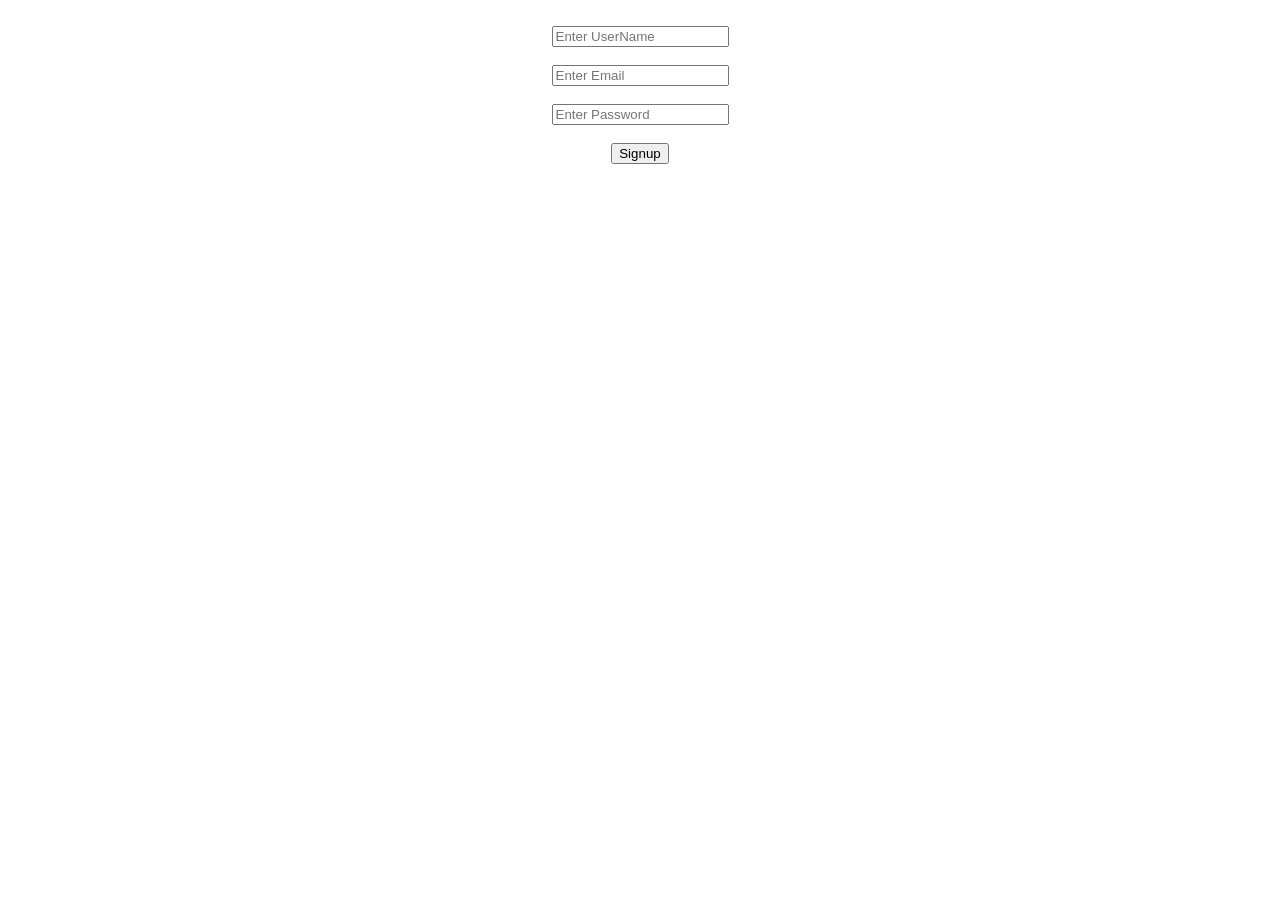
==== index.html @ cc49a1b0 "Add files via upload" ====
<!DOCTYPE html>
<html lang="en">

<head>
    <meta charset="UTF-8">
    <meta name="viewport" content="width=device-width, initial-scale=1.0">
    <title>Document</title>
    <style>
        .error{
            font-size: 12px;
            color: red;

        }
    </style>
</head>

<body>

    <center>

    
    <b id="errorname"></b>
     <br>

    <input type="text" placeholder="Enter UserName" id="name">
     <br>
   
    <br>
    
    <input type="text" placeholder="Enter Email" id="email">
    <br>
    
    <b id="erroremail"></b>
    <br>
    
    <input type="text" placeholder="Enter Password" id="password">
    <br>
    
    <b id="errorpassword"></b>
    <br>
    
    <input type="button" value="Signup" id="signBtn">
</center>
    <script src="app.js"></script>


</body>

</html>
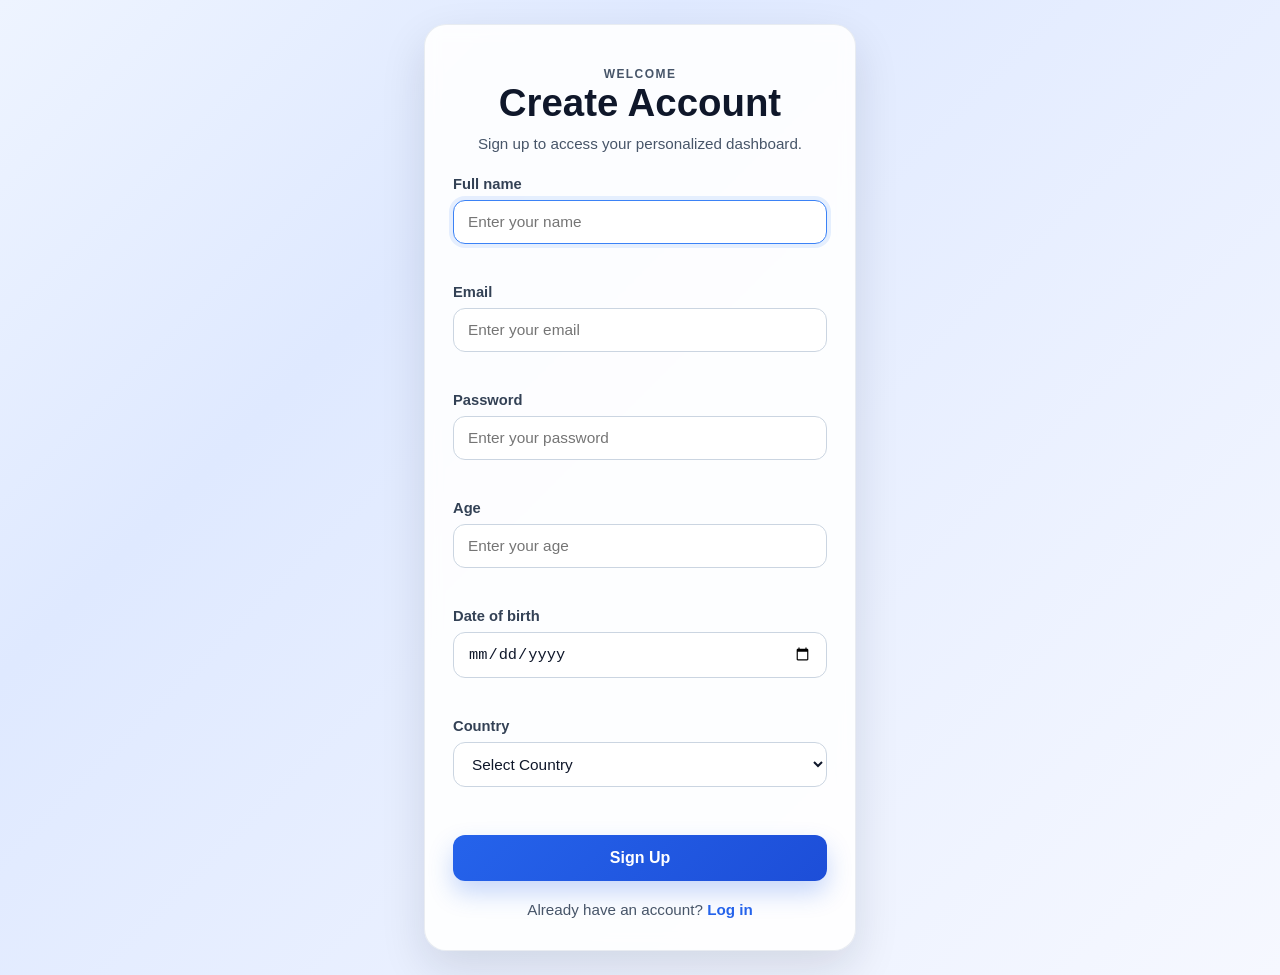
==== commit 77b18ebd: "login, signup with local storage" ====
--- a/index.html
+++ b/index.html
@@ -4,46 +4,70 @@
 <head>
     <meta charset="UTF-8">
     <meta name="viewport" content="width=device-width, initial-scale=1.0">
-    <title>Document</title>
-    <style>
-        .error{
-            font-size: 12px;
-            color: red;
-
-        }
-    </style>
+    <title>Sign Up</title>
+    <link rel="stylesheet" href="style.css">
 </head>
 
-<body>
+<body class="auth-page">
+    <div class="page-shell">
+        <div class="auth-card">
+            <div class="card-header">
+                <p class="eyebrow">Welcome</p>
+                <h1>Create Account</h1>
+                <p>Sign up to access your personalized dashboard.</p>
+            </div>
 
-    <center>
+            <form id="signupForm" novalidate>
+                <div class="input-group">
+                    <label for="name">Full name</label>
+                    <input type="text" id="name" placeholder="Enter your name">
+                    <small class="error-text" id="errorname" aria-live="polite"></small>
+                </div>
 
-    
-    <b id="errorname"></b>
-     <br>
+                <div class="input-group">
+                    <label for="email">Email</label>
+                    <input type="email" id="email" placeholder="Enter your email">
+                    <small class="error-text" id="erroremail" aria-live="polite"></small>
+                </div>
 
-    <input type="text" placeholder="Enter UserName" id="name">
-     <br>
-   
-    <br>
-    
-    <input type="text" placeholder="Enter Email" id="email">
-    <br>
-    
-    <b id="erroremail"></b>
-    <br>
-    
-    <input type="text" placeholder="Enter Password" id="password">
-    <br>
-    
-    <b id="errorpassword"></b>
-    <br>
-    
-    <input type="button" value="Signup" id="signBtn">
-</center>
+                <div class="input-group">
+                    <label for="password">Password</label>
+                    <input type="password" id="password" placeholder="Enter your password">
+                    <small class="error-text" id="errorpassword" aria-live="polite"></small>
+                </div>
+
+                <div class="input-group">
+                    <label for="age">Age</label>
+                    <input type="number" id="age" min="1" placeholder="Enter your age">
+                    <small class="error-text" id="errorage" aria-live="polite"></small>
+                </div>
+
+                <div class="input-group">
+                    <label for="dob">Date of birth</label>
+                    <input type="date" id="dob">
+                    <small class="error-text" id="errordob" aria-live="polite"></small>
+                </div>
+
+                <div class="input-group">
+                    <label for="country">Country</label>
+                    <select id="country">
+                        <option value="">Select Country</option>
+                        <option value="Pakistan">Pakistan</option>
+                        <option value="UAE">UAE</option>
+                        <option value="India">India</option>
+                        <option value="China">China</option>
+                    </select>
+                    <small class="error-text" id="errorcountry" aria-live="polite"></small>
+                </div>
+
+                <button type="submit" class="primary-btn" id="signBtn">Sign Up</button>
+            </form>
+
+            <p class="switch-link">Already have an account? <a href="login.html">Log in</a></p>
+        </div>
+    </div>
+
     <script src="app.js"></script>
-
-
 </body>
 
 </html>
--- a/style.css
+++ b/style.css
@@ -0,0 +1,204 @@
+* {
+    box-sizing: border-box;
+}
+
+body {
+    margin: 0;
+    min-height: 100vh;
+    display: grid;
+    place-items: center;
+    font-family: Arial, Helvetica, sans-serif;
+    color: #0f172a;
+}
+
+body.auth-page {
+    background: linear-gradient(135deg, #eef4ff, #dfe9ff 30%, #f6f8ff);
+}
+
+body.login-page {
+    background: linear-gradient(135deg, #eef6ff, #e0ecff 40%, #f7f9ff);
+}
+
+body.dashboard-page {
+    background: linear-gradient(135deg, #f8fafc, #e2e8f0 45%, #dbeafe);
+}
+
+.page-shell {
+    width: min(100%, 480px);
+    padding: 24px;
+}
+
+.auth-card {
+    background: rgba(255, 255, 255, 0.9);
+    border: 1px solid rgba(148, 163, 184, 0.2);
+    border-radius: 22px;
+    box-shadow: 0 18px 45px rgba(15, 23, 42, 0.12);
+    padding: 32px 28px;
+    backdrop-filter: blur(8px);
+}
+
+.card-header {
+    text-align: center;
+    margin-bottom: 24px;
+}
+
+.eyebrow {
+    margin: 0 0 10px;
+    color: #2563eb;
+    text-transform: uppercase;
+    letter-spacing: 0.12em;
+    font-size: 12px;
+    font-weight: 700;
+}
+
+h1 {
+    margin: 0;
+    font-size: clamp(2rem, 3vw, 2.7rem);
+    color: #0f172a;
+}
+
+.card-header p:last-child {
+    margin: 10px 0 0;
+    color: #475569;
+    font-size: 0.95rem;
+}
+
+.card-header p {
+    margin: 10px 0 0;
+    color: #475569;
+}
+
+form {
+    display: flex;
+    flex-direction: column;
+    gap: 16px;
+}
+
+.input-group {
+    display: flex;
+    flex-direction: column;
+    gap: 8px;
+}
+
+label {
+    font-size: 0.92rem;
+    font-weight: 600;
+    color: #334155;
+}
+
+input,
+select {
+    width: 100%;
+    padding: 12px 14px;
+    border: 1px solid #cbd5e1;
+    border-radius: 12px;
+    font-size: 0.96rem;
+    background: #fff;
+    color: #0f172a;
+    transition: border-color 0.2s ease, box-shadow 0.2s ease;
+}
+
+input:focus,
+select:focus {
+    border-color: #3b82f6;
+    box-shadow: 0 0 0 4px rgba(59, 130, 246, 0.12);
+    outline: none;
+}
+
+.error-text {
+    min-height: 18px;
+    color: #dc2626;
+    font-size: 0.8rem;
+    margin-top: -2px;
+}
+
+.primary-btn {
+    margin-top: 8px;
+    border: none;
+    border-radius: 12px;
+    padding: 14px 18px;
+    background: linear-gradient(135deg, #2563eb, #1d4ed8);
+    color: #fff;
+    font-size: 1rem;
+    font-weight: 700;
+    cursor: pointer;
+    box-shadow: 0 12px 24px rgba(37, 99, 235, 0.25);
+    transition: transform 0.2s ease;
+}
+
+.primary-btn:hover {
+    transform: translateY(-1px);
+}
+
+.switch-link {
+    margin: 20px 0 0;
+    text-align: center;
+    color: #475569;
+    font-size: 0.95rem;
+}
+
+.switch-link a {
+    color: #2563eb;
+    text-decoration: none;
+    font-weight: 700;
+}
+
+.dashboard-page .page-shell {
+    width: min(100%, 700px);
+}
+
+.dashboard-card {
+    background: rgba(255, 255, 255, 0.92);
+    border-radius: 24px;
+    box-shadow: 0 22px 50px rgba(15, 23, 42, 0.12);
+    border: 1px solid rgba(148, 163, 184, 0.18);
+    padding: 32px 28px;
+}
+
+.dashboard-page .card-header {
+    border-bottom: 1px solid #e2e8f0;
+    padding-bottom: 18px;
+    margin-bottom: 20px;
+    text-align: left;
+}
+
+.profile-grid {
+    display: grid;
+    grid-template-columns: repeat(auto-fit, minmax(220px, 1fr));
+    gap: 18px;
+}
+
+.profile-item {
+    background: #f8fafc;
+    border: 1px solid #e2e8f0;
+    border-radius: 16px;
+    padding: 18px 16px;
+}
+
+.label {
+    display: block;
+    font-size: 0.8rem;
+    text-transform: uppercase;
+    letter-spacing: 0.08em;
+    color: #64748b;
+    margin-bottom: 8px;
+    font-weight: 700;
+}
+
+.profile-item strong {
+    display: block;
+    font-size: 1.05rem;
+    color: #0f172a;
+    word-break: break-word;
+}
+
+.secondary-btn {
+    display: inline-block;
+    margin-top: 26px;
+    text-decoration: none;
+    background: linear-gradient(135deg, #1f2937, #334155);
+    color: #fff;
+    border-radius: 12px;
+    padding: 12px 18px;
+    font-weight: 700;
+}
